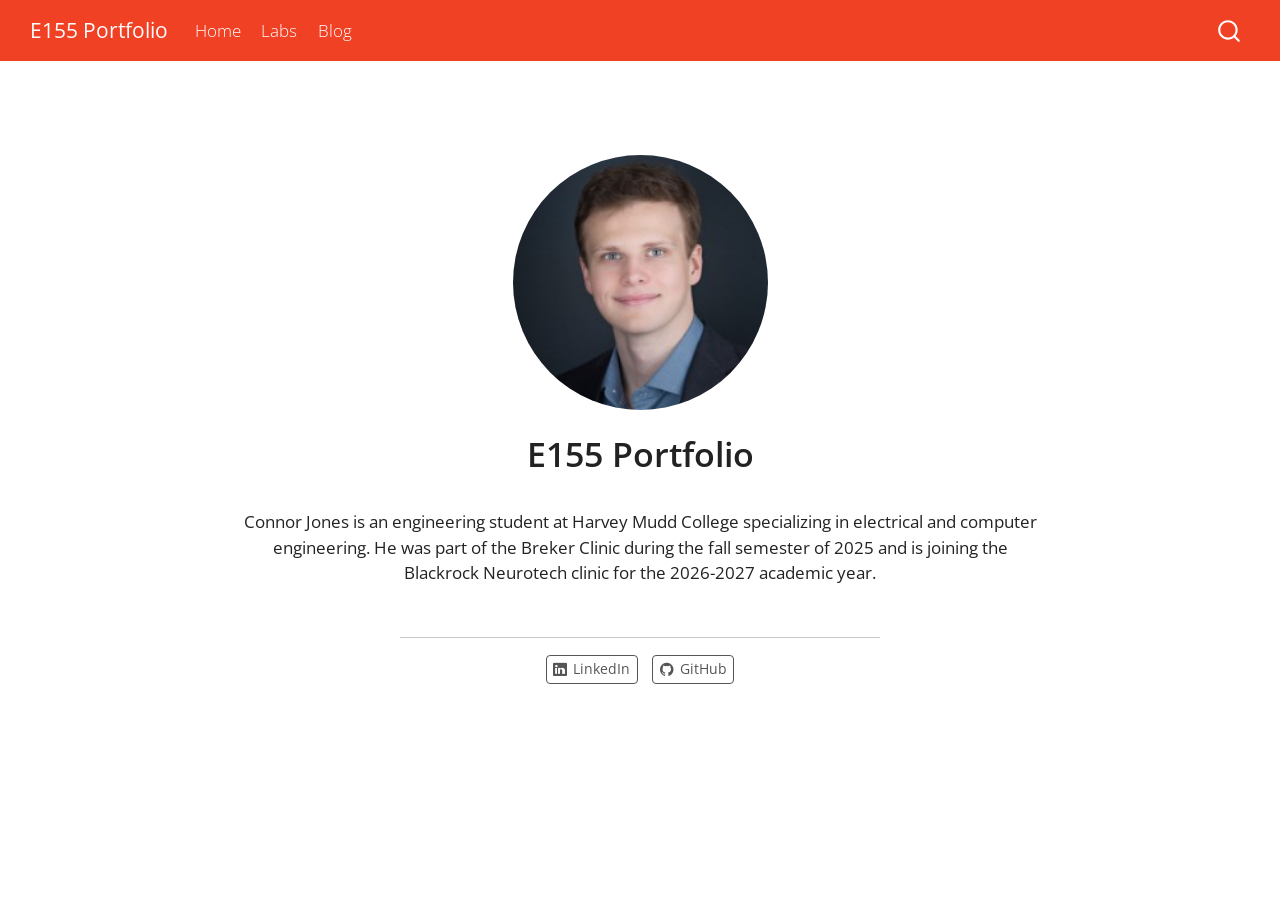
==== index.html @ 6f69f048 "Built site for gh-pages" ====
<!DOCTYPE html>
<html xmlns="http://www.w3.org/1999/xhtml" lang="en" xml:lang="en"><head>

<meta charset="utf-8">
<meta name="generator" content="quarto-1.10.18">

<meta name="viewport" content="width=device-width, initial-scale=1.0, user-scalable=yes">


<title>E155 Portfolio</title>
<style>
/* Default styles provided by pandoc.
** See https://pandoc.org/MANUAL.html#variables-for-html for config info.
*/
span.smallcaps{font-variant: small-caps;}
div.columns{display: flex; gap: 1.5em;}
div.column{flex: auto;}
@media screen {
div.columns{gap: min(4vw, 1.5em);}
div.column{overflow-x: auto;}
}
div.hanging-indent{margin-left: 1.5em; text-indent: -1.5em;}
ul.task-list{list-style: none;}
ul.task-list li input[type="checkbox"] {
  width: 0.8em;
  margin: 0 0.8em 0.2em -1em; /* quarto-specific, see https://github.com/quarto-dev/quarto-cli/issues/4556 */ 
  vertical-align: middle;
}
</style>


<script src="site_libs/quarto-nav/quarto-nav.js"></script>
<script src="site_libs/quarto-nav/headroom.min.js"></script>
<script src="site_libs/clipboard/clipboard.min.js"></script>
<script src="site_libs/quarto-search/autocomplete.umd.js"></script>
<script src="site_libs/quarto-search/fuse.min.js"></script>
<script src="site_libs/quarto-search/quarto-search.js"></script>
<meta name="quarto:offset" content="./">
<script src="site_libs/quarto-html/quarto.js" type="module"></script>
<script src="site_libs/quarto-html/tabsets/tabsets.js" type="module"></script>
<script src="site_libs/quarto-html/popper.min.js"></script>
<script src="site_libs/quarto-html/tippy.umd.min.js"></script>
<link href="site_libs/quarto-html/tippy.css" rel="stylesheet">
<link href="site_libs/quarto-html/quarto-syntax-highlighting-64a204ab8560d761af7679ceaba22944.css" rel="stylesheet" id="quarto-text-highlighting-styles">
<script src="site_libs/bootstrap/bootstrap.min.js"></script>
<link href="site_libs/bootstrap/bootstrap-icons.css" rel="stylesheet">
<link href="site_libs/bootstrap/bootstrap-2755563d35d8dc0c5ec07910cbce5107.min.css" rel="stylesheet" append-hash="true" id="quarto-bootstrap" data-mode="light">
<script id="quarto-search-options" type="application/json">{
  "location": "navbar",
  "copy-button": false,
  "collapse-after": 3,
  "panel-placement": "end",
  "type": "overlay",
  "limit": 50,
  "keyboard-shortcut": [
    "f",
    "/",
    "s"
  ],
  "show-item-context": false,
  "language": {
    "search-no-results-text": "No results",
    "search-matching-documents-text": "matching documents",
    "search-copy-link-title": "Copy link to search",
    "search-hide-matches-text": "Hide additional matches",
    "search-more-match-text": "more match in this document",
    "search-more-matches-text": "more matches in this document",
    "search-clear-button-title": "Clear",
    "search-text-placeholder": "",
    "search-detached-cancel-button-title": "Cancel",
    "search-submit-button-title": "Submit",
    "search-label": "Search"
  }
}</script>


<link rel="stylesheet" href="styles.css">
</head>

<body class="nav-fixed fullcontent quarto-light">

<div id="quarto-search-results"></div>
  <header id="quarto-header" class="headroom fixed-top">
    <nav class="navbar navbar-expand-lg " data-bs-theme="dark">
      <div class="navbar-container container-fluid">
      <div class="navbar-brand-container mx-auto">
    <a class="navbar-brand" href="./index.html">
    <span class="navbar-title">E155 Portfolio</span>
    </a>
  </div>
            <div id="quarto-search" class="" title="Search"></div>
          <button class="navbar-toggler" type="button" data-bs-toggle="collapse" data-bs-target="#navbarCollapse" aria-controls="navbarCollapse" role="menu" aria-expanded="false" aria-label="Toggle navigation" onclick="if (window.quartoToggleHeadroom) { window.quartoToggleHeadroom(); }">
  <span class="navbar-toggler-icon"></span>
</button>
          <div class="collapse navbar-collapse" id="navbarCollapse">
            <ul class="navbar-nav navbar-nav-scroll me-auto">
  <li class="nav-item">
    <a class="nav-link active" href="./index.html" aria-current="page"> 
<span class="menu-text">Home</span></a>
  </li>  
  <li class="nav-item">
    <a class="nav-link" href="./labs"> 
<span class="menu-text">Labs</span></a>
  </li>  
  <li class="nav-item">
    <a class="nav-link" href="./blog.html"> 
<span class="menu-text">Blog</span></a>
  </li>  
</ul>
          </div> <!-- /navcollapse -->
            <div class="quarto-navbar-tools">
</div>
      </div> <!-- /container-fluid -->
    </nav>
</header>
<!-- content -->
<div id="quarto-content" class="quarto-container page-columns page-rows-contents page-layout-article page-navbar">
<!-- sidebar -->
<!-- margin-sidebar -->
    
<!-- main -->
<div class="quarto-about-jolla">
  <img src="images/headshot.jpg" class="about-image
  round " style="height: 15em; width: 15em;">
 <header id="title-block-header" class="quarto-title-block default">
<div class="quarto-title">
<h1 class="title">E155 Portfolio</h1>
</div>
<div class="quarto-title-meta">
  </div>
</header><main class="content" id="quarto-document-content">
<p>Connor Jones is an engineering student at Harvey Mudd College specializing in electrical and computer engineering. He was part of the Breker Clinic during the fall semester of 2025 and is joining the Blackrock Neurotech clinic for the 2026-2027 academic year.</p>


</main> 
  <hr class="about-sep">
   <div class="about-links">
  <a href="https://www.linkedin.com/in/connor-jones-hmc/" class="about-link" rel="" target="">
    <i class="bi bi-linkedin"></i>
     <span class="about-link-text">LinkedIn</span>
  </a>
  <a href="https://github.com/conjoneshmc" class="about-link" rel="" target="">
    <i class="bi bi-github"></i>
     <span class="about-link-text">GitHub</span>
  </a>
</div>
</div>
 <!-- /main -->
<script id="quarto-html-after-body" type="application/javascript">
  window.document.addEventListener("DOMContentLoaded", function (event) {
    const isCodeAnnotation = (el) => {
      for (const clz of el.classList) {
        if (clz.startsWith('code-annotation-')) {                     
          return true;
        }
      }
      return false;
    }
    const onCopySuccess = function(e) {
      // button target
      const button = e.trigger;
      // don't keep focus
      button.blur();
      // flash "checked"
      button.classList.add('code-copy-button-checked');
      var currentTitle = button.getAttribute("title");
      button.setAttribute("title", "Copied!");
      let tooltip;
      if (window.bootstrap) {
        button.setAttribute("data-bs-toggle", "tooltip");
        button.setAttribute("data-bs-placement", "left");
        button.setAttribute("data-bs-title", "Copied!");
        tooltip = new bootstrap.Tooltip(button, 
          { trigger: "manual", 
            customClass: "code-copy-button-tooltip",
            offset: [0, -8]});
        tooltip.show();    
      }
      setTimeout(function() {
        if (tooltip) {
          tooltip.hide();
          button.removeAttribute("data-bs-title");
          button.removeAttribute("data-bs-toggle");
          button.removeAttribute("data-bs-placement");
        }
        button.setAttribute("title", currentTitle);
        button.classList.remove('code-copy-button-checked');
      }, 1000);
      // clear code selection
      e.clearSelection();
    }
    const getTextToCopy = function(trigger) {
      const outerScaffold = trigger.parentElement.cloneNode(true);
      const codeEl = outerScaffold.querySelector('code');
      for (const childEl of codeEl.children) {
        if (isCodeAnnotation(childEl)) {
          childEl.remove();
        }
      }
      return codeEl.innerText;
    }
    const clipboard = new window.ClipboardJS('.code-copy-button:not([data-in-quarto-modal])', {
      text: getTextToCopy
    });
    clipboard.on('success', onCopySuccess);
    if (window.document.getElementById('quarto-embedded-source-code-modal')) {
      const clipboardModal = new window.ClipboardJS('.code-copy-button[data-in-quarto-modal]', {
        text: getTextToCopy,
        container: window.document.getElementById('quarto-embedded-source-code-modal')
      });
      clipboardModal.on('success', onCopySuccess);
    }
      var localhostRegex = new RegExp(/^(?:http|https):\/\/localhost\:?[0-9]*\//);
      var mailtoRegex = new RegExp(/^mailto:/);
        var filterRegex = new RegExp("https:\/\/conjoneshmc\.github\.io\/e155-portfolio\/");
      var isInternal = (href) => {
          return filterRegex.test(href) || localhostRegex.test(href) || mailtoRegex.test(href);
      }
      // Inspect non-navigation links and adorn them if external
     var links = window.document.querySelectorAll('a[href]:not(.nav-link):not(.navbar-brand):not(.toc-action):not(.sidebar-link):not(.sidebar-item-toggle):not(.pagination-link):not(.no-external):not([aria-hidden]):not(.dropdown-item):not(.quarto-navigation-tool):not(.about-link)');
      for (var i=0; i<links.length; i++) {
        const link = links[i];
        if (!isInternal(link.href)) {
          // undo the damage that might have been done by quarto-nav.js in the case of
          // links that we want to consider external
          if (link.dataset.originalHref !== undefined) {
            link.href = link.dataset.originalHref;
          }
        }
      }
    function tippyHover(el, contentFn, onTriggerFn, onUntriggerFn) {
      const config = {
        allowHTML: true,
        maxWidth: 500,
        delay: 100,
        arrow: false,
        appendTo: function(el) {
            return el.parentElement;
        },
        interactive: true,
        interactiveBorder: 10,
        theme: 'quarto',
        placement: 'bottom-start',
      };
      if (contentFn) {
        config.content = contentFn;
      }
      if (onTriggerFn) {
        config.onTrigger = onTriggerFn;
      }
      if (onUntriggerFn) {
        config.onUntrigger = onUntriggerFn;
      }
      window.tippy(el, config); 
    }
    const noterefs = window.document.querySelectorAll('a[role="doc-noteref"]');
    for (var i=0; i<noterefs.length; i++) {
      const ref = noterefs[i];
      tippyHover(ref, function() {
        // use id or data attribute instead here
        let href = ref.getAttribute('data-footnote-href') || ref.getAttribute('href');
        try { href = new URL(href).hash; } catch {}
        const id = href.replace(/^#\/?/, "");
        const note = window.document.getElementById(id);
        if (note) {
          return note.innerHTML;
        } else {
          return "";
        }
      });
    }
    const xrefs = window.document.querySelectorAll('a.quarto-xref');
    const processXRef = (id, note) => {
      // Strip column container classes
      const stripColumnClz = (el) => {
        el.classList.remove("page-full", "page-columns");
        if (el.children) {
          for (const child of el.children) {
            stripColumnClz(child);
          }
        }
      }
      stripColumnClz(note)
      if (id === null || id.startsWith('sec-')) {
        // Special case sections, only their first couple elements
        const container = document.createElement("div");
        if (note.children && note.children.length > 2) {
          container.appendChild(note.children[0].cloneNode(true));
          for (let i = 1; i < note.children.length; i++) {
            const child = note.children[i];
            if (child.tagName === "P" && child.innerText === "") {
              continue;
            } else {
              container.appendChild(child.cloneNode(true));
              break;
            }
          }
          if (window.Quarto?.typesetMath) {
            window.Quarto.typesetMath(container);
          }
          return container.innerHTML
        } else {
          if (window.Quarto?.typesetMath) {
            window.Quarto.typesetMath(note);
          }
          return note.innerHTML;
        }
      } else {
        // Remove any anchor links if they are present
        const anchorLink = note.querySelector('a.anchorjs-link');
        if (anchorLink) {
          anchorLink.remove();
        }
        if (window.Quarto?.typesetMath) {
          window.Quarto.typesetMath(note);
        }
        if (note.classList.contains("callout")) {
          return note.outerHTML;
        } else {
          return note.innerHTML;
        }
      }
    }
    for (var i=0; i<xrefs.length; i++) {
      const xref = xrefs[i];
      tippyHover(xref, undefined, function(instance) {
        instance.disable();
        let url = xref.getAttribute('href');
        let hash = undefined; 
        if (url.startsWith('#')) {
          hash = url;
        } else {
          try { hash = new URL(url).hash; } catch {}
        }
        if (hash) {
          const id = hash.replace(/^#\/?/, "");
          const note = window.document.getElementById(id);
          if (note !== null) {
            try {
              const html = processXRef(id, note.cloneNode(true));
              instance.setContent(html);
            } finally {
              instance.enable();
              instance.show();
            }
          } else {
            // See if we can fetch this
            fetch(url.split('#')[0])
            .then(res => res.text())
            .then(html => {
              const parser = new DOMParser();
              const htmlDoc = parser.parseFromString(html, "text/html");
              const note = htmlDoc.getElementById(id);
              if (note !== null) {
                const html = processXRef(id, note);
                instance.setContent(html);
              } 
            }).finally(() => {
              instance.enable();
              instance.show();
            });
          }
        } else {
          // See if we can fetch a full url (with no hash to target)
          // This is a special case and we should probably do some content thinning / targeting
          fetch(url)
          .then(res => res.text())
          .then(html => {
            const parser = new DOMParser();
            const htmlDoc = parser.parseFromString(html, "text/html");
            const note = htmlDoc.querySelector('main.content');
            if (note !== null) {
              // This should only happen for chapter cross references
              // (since there is no id in the URL)
              // remove the first header
              if (note.children.length > 0 && note.children[0].tagName === "HEADER") {
                note.children[0].remove();
              }
              const html = processXRef(null, note);
              instance.setContent(html);
            } 
          }).finally(() => {
            instance.enable();
            instance.show();
          });
        }
      }, function(instance) {
      });
    }
        let selectedAnnoteEl;
        const selectorForAnnotation = ( cell, annotation) => {
          let cellAttr = 'data-code-cell="' + cell + '"';
          let lineAttr = 'data-code-annotation="' +  annotation + '"';
          const selector = 'span[' + cellAttr + '][' + lineAttr + ']';
          return selector;
        }
        const selectCodeLines = (annoteEl) => {
          const doc = window.document;
          const targetCell = annoteEl.getAttribute("data-target-cell");
          const targetAnnotation = annoteEl.getAttribute("data-target-annotation");
          const annoteSpan = window.document.querySelector(selectorForAnnotation(targetCell, targetAnnotation));
          const lines = annoteSpan.getAttribute("data-code-lines").split(",");
          const lineIds = lines.map((line) => {
            return targetCell + "-" + line;
          })
          let top = null;
          let height = null;
          let parent = null;
          if (lineIds.length > 0) {
              //compute the position of the single el (top and bottom and make a div)
              const el = window.document.getElementById(lineIds[0]);
              top = el.offsetTop;
              height = el.offsetHeight;
              parent = el.parentElement.parentElement;
            if (lineIds.length > 1) {
              const lastEl = window.document.getElementById(lineIds[lineIds.length - 1]);
              const bottom = lastEl.offsetTop + lastEl.offsetHeight;
              height = bottom - top;
            }
            if (top !== null && height !== null && parent !== null) {
              // cook up a div (if necessary) and position it 
              let div = window.document.getElementById("code-annotation-line-highlight");
              if (div === null) {
                div = window.document.createElement("div");
                div.setAttribute("id", "code-annotation-line-highlight");
                div.style.position = 'absolute';
                parent.appendChild(div);
              }
              div.style.top = top - 2 + "px";
              div.style.height = height + 4 + "px";
              div.style.left = 0;
              let gutterDiv = window.document.getElementById("code-annotation-line-highlight-gutter");
              if (gutterDiv === null) {
                gutterDiv = window.document.createElement("div");
                gutterDiv.setAttribute("id", "code-annotation-line-highlight-gutter");
                gutterDiv.style.position = 'absolute';
                const codeCell = window.document.getElementById(targetCell);
                const gutter = codeCell.querySelector('.code-annotation-gutter');
                gutter.appendChild(gutterDiv);
              }
              gutterDiv.style.top = top - 2 + "px";
              gutterDiv.style.height = height + 4 + "px";
            }
            selectedAnnoteEl = annoteEl;
          }
        };
        const unselectCodeLines = () => {
          const elementsIds = ["code-annotation-line-highlight", "code-annotation-line-highlight-gutter"];
          elementsIds.forEach((elId) => {
            const div = window.document.getElementById(elId);
            if (div) {
              div.remove();
            }
          });
          selectedAnnoteEl = undefined;
        };
          // Handle positioning of the toggle
      window.addEventListener(
        "resize",
        throttle(() => {
          elRect = undefined;
          if (selectedAnnoteEl) {
            selectCodeLines(selectedAnnoteEl);
          }
        }, 10)
      );
      function throttle(fn, ms) {
      let throttle = false;
      let timer;
        return (...args) => {
          if(!throttle) { // first call gets through
              fn.apply(this, args);
              throttle = true;
          } else { // all the others get throttled
              if(timer) clearTimeout(timer); // cancel #2
              timer = setTimeout(() => {
                fn.apply(this, args);
                timer = throttle = false;
              }, ms);
          }
        };
      }
        // Attach click handler to the DT
        const annoteDls = window.document.querySelectorAll('dt[data-target-cell]');
        for (const annoteDlNode of annoteDls) {
          annoteDlNode.addEventListener('click', (event) => {
            const clickedEl = event.target;
            if (clickedEl !== selectedAnnoteEl) {
              unselectCodeLines();
              const activeEl = window.document.querySelector('dt[data-target-cell].code-annotation-active');
              if (activeEl) {
                activeEl.classList.remove('code-annotation-active');
              }
              selectCodeLines(clickedEl);
              clickedEl.classList.add('code-annotation-active');
            } else {
              // Unselect the line
              unselectCodeLines();
              clickedEl.classList.remove('code-annotation-active');
            }
          });
        }
    const findCites = (el) => {
      const parentEl = el.parentElement;
      if (parentEl) {
        const cites = parentEl.dataset.cites;
        if (cites) {
          return {
            el,
            cites: cites.split(' ')
          };
        } else {
          return findCites(el.parentElement)
        }
      } else {
        return undefined;
      }
    };
    var bibliorefs = window.document.querySelectorAll('a[role="doc-biblioref"]');
    for (var i=0; i<bibliorefs.length; i++) {
      const ref = bibliorefs[i];
      const citeInfo = findCites(ref);
      if (citeInfo) {
        tippyHover(citeInfo.el, function() {
          var popup = window.document.createElement('div');
          citeInfo.cites.forEach(function(cite) {
            var citeDiv = window.document.createElement('div');
            citeDiv.classList.add('hanging-indent');
            citeDiv.classList.add('csl-entry');
            var biblioDiv = window.document.getElementById('ref-' + cite);
            if (biblioDiv) {
              citeDiv.innerHTML = biblioDiv.innerHTML;
            }
            popup.appendChild(citeDiv);
          });
          return popup.innerHTML;
        });
      }
    }
  });
  </script>
</div> <!-- /content -->




</body></html>
---- site_libs/quarto-html/tippy.css ----
.tippy-box[data-animation=fade][data-state=hidden]{opacity:0}[data-tippy-root]{max-width:calc(100vw - 10px)}.tippy-box{position:relative;background-color:#333;color:#fff;border-radius:4px;font-size:14px;line-height:1.4;white-space:normal;outline:0;transition-property:transform,visibility,opacity}.tippy-box[data-placement^=top]>.tippy-arrow{bottom:0}.tippy-box[data-placement^=top]>.tippy-arrow:before{bottom:-7px;left:0;border-width:8px 8px 0;border-top-color:initial;transform-origin:center top}.tippy-box[data-placement^=bottom]>.tippy-arrow{top:0}.tippy-box[data-placement^=bottom]>.tippy-arrow:before{top:-7px;left:0;border-width:0 8px 8px;border-bottom-color:initial;transform-origin:center bottom}.tippy-box[data-placement^=left]>.tippy-arrow{right:0}.tippy-box[data-placement^=left]>.tippy-arrow:before{border-width:8px 0 8px 8px;border-left-color:initial;right:-7px;transform-origin:center left}.tippy-box[data-placement^=right]>.tippy-arrow{left:0}.tippy-box[data-placement^=right]>.tippy-arrow:before{left:-7px;border-width:8px 8px 8px 0;border-right-color:initial;transform-origin:center right}.tippy-box[data-inertia][data-state=visible]{transition-timing-function:cubic-bezier(.54,1.5,.38,1.11)}.tippy-arrow{width:16px;height:16px;color:#333}.tippy-arrow:before{content:"";position:absolute;border-color:transparent;border-style:solid}.tippy-content{position:relative;padding:5px 9px;z-index:1}
---- site_libs/quarto-html/quarto-syntax-highlighting-64a204ab8560d761af7679ceaba22944.css ----
/* quarto syntax highlight colors */
:root {
  --quarto-hl-ot-color: #003B4F;
  --quarto-hl-at-color: #657422;
  --quarto-hl-ss-color: #20794D;
  --quarto-hl-an-color: #5E5E5E;
  --quarto-hl-fu-color: #4758AB;
  --quarto-hl-st-color: #20794D;
  --quarto-hl-cf-color: #003B4F;
  --quarto-hl-op-color: #5E5E5E;
  --quarto-hl-er-color: #AD0000;
  --quarto-hl-bn-color: #AD0000;
  --quarto-hl-al-color: #AD0000;
  --quarto-hl-va-color: #111111;
  --quarto-hl-bu-color: inherit;
  --quarto-hl-ex-color: inherit;
  --quarto-hl-pp-color: #AD0000;
  --quarto-hl-in-color: #5E5E5E;
  --quarto-hl-vs-color: #20794D;
  --quarto-hl-wa-color: #5E5E5E;
  --quarto-hl-do-color: #5E5E5E;
  --quarto-hl-im-color: #00769E;
  --quarto-hl-ch-color: #20794D;
  --quarto-hl-dt-color: #AD0000;
  --quarto-hl-fl-color: #AD0000;
  --quarto-hl-co-color: #5E5E5E;
  --quarto-hl-cv-color: #5E5E5E;
  --quarto-hl-cn-color: #8f5902;
  --quarto-hl-sc-color: #5E5E5E;
  --quarto-hl-dv-color: #AD0000;
  --quarto-hl-kw-color: #003B4F;
}

/* other quarto variables */
:root {
  --quarto-font-monospace: SFMono-Regular, Menlo, Monaco, Consolas, "Liberation Mono", "Courier New", monospace;
}

/* syntax highlight based on Pandoc's rules */
pre > code.sourceCode > span {
  color: #003B4F;
}

code.sourceCode > span {
  color: #003B4F;
}

div.sourceCode,
div.sourceCode pre.sourceCode {
  color: #003B4F;
}

/* Normal */
code span {
  color: #003B4F;
}

/* Alert */
code span.al {
  color: #AD0000;
  font-style: inherit;
}

/* Annotation */
code span.an {
  color: #5E5E5E;
  font-style: inherit;
}

/* Attribute */
code span.at {
  color: #657422;
  font-style: inherit;
}

/* BaseN */
code span.bn {
  color: #AD0000;
  font-style: inherit;
}

/* BuiltIn */
code span.bu {
  font-style: inherit;
}

/* ControlFlow */
code span.cf {
  color: #003B4F;
  font-weight: bold;
  font-style: inherit;
}

/* Char */
code span.ch {
  color: #20794D;
  font-style: inherit;
}

/* Constant */
code span.cn {
  color: #8f5902;
  font-style: inherit;
}

/* Comment */
code span.co {
  color: #5E5E5E;
  font-style: inherit;
}

/* CommentVar */
code span.cv {
  color: #5E5E5E;
  font-style: italic;
}

/* Documentation */
code span.do {
  color: #5E5E5E;
  font-style: italic;
}

/* DataType */
code span.dt {
  color: #AD0000;
  font-style: inherit;
}

/* DecVal */
code span.dv {
  color: #AD0000;
  font-style: inherit;
}

/* Error */
code span.er {
  color: #AD0000;
  font-style: inherit;
}

/* Extension */
code span.ex {
  font-style: inherit;
}

/* Float */
code span.fl {
  color: #AD0000;
  font-style: inherit;
}

/* Function */
code span.fu {
  color: #4758AB;
  font-style: inherit;
}

/* Import */
code span.im {
  color: #00769E;
  font-style: inherit;
}

/* Information */
code span.in {
  color: #5E5E5E;
  font-style: inherit;
}

/* Keyword */
code span.kw {
  color: #003B4F;
  font-weight: bold;
  font-style: inherit;
}

/* Operator */
code span.op {
  color: #5E5E5E;
  font-style: inherit;
}

/* Other */
code span.ot {
  color: #003B4F;
  font-style: inherit;
}

/* Preprocessor */
code span.pp {
  color: #AD0000;
  font-style: inherit;
}

/* SpecialChar */
code span.sc {
  color: #5E5E5E;
  font-style: inherit;
}

/* SpecialString */
code span.ss {
  color: #20794D;
  font-style: inherit;
}

/* String */
code span.st {
  color: #20794D;
  font-style: inherit;
}

/* Variable */
code span.va {
  color: #111111;
  font-style: inherit;
}

/* VerbatimString */
code span.vs {
  color: #20794D;
  font-style: inherit;
}

/* Warning */
code span.wa {
  color: #5E5E5E;
  font-style: italic;
}

.prevent-inlining {
  content: "</";
}

/*# sourceMappingURL=9d8d5bb603a83b8298b89080a598c93b.css.map */
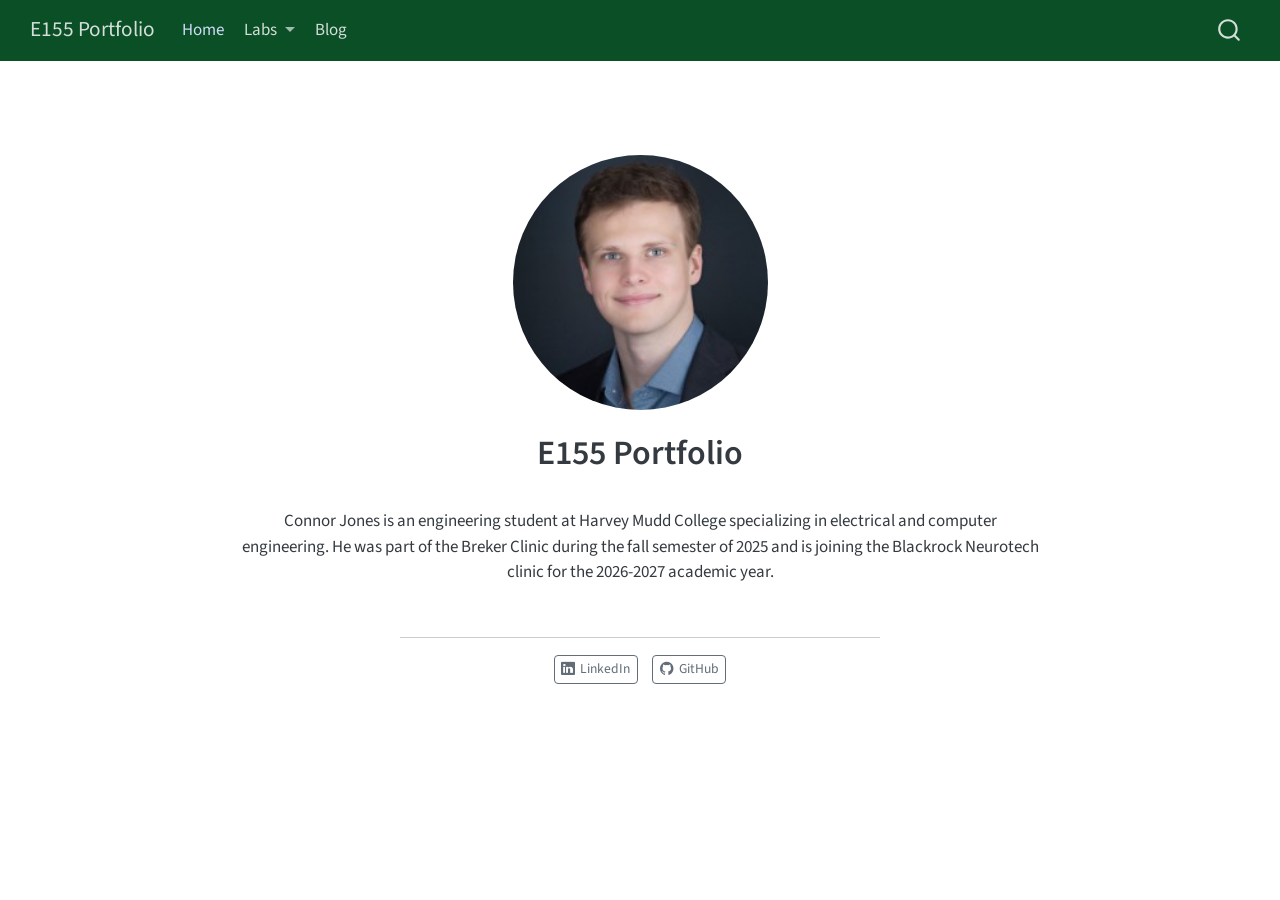
==== commit 1a56a31f: "Built site for gh-pages" ====
--- a/index.html
+++ b/index.html
@@ -41,10 +41,10 @@
 <script src="site_libs/quarto-html/popper.min.js"></script>
 <script src="site_libs/quarto-html/tippy.umd.min.js"></script>
 <link href="site_libs/quarto-html/tippy.css" rel="stylesheet">
-<link href="site_libs/quarto-html/quarto-syntax-highlighting-64a204ab8560d761af7679ceaba22944.css" rel="stylesheet" id="quarto-text-highlighting-styles">
+<link href="site_libs/quarto-html/quarto-syntax-highlighting-cec5fe2bcc5b78801866de12c7617f02.css" rel="stylesheet" id="quarto-text-highlighting-styles">
 <script src="site_libs/bootstrap/bootstrap.min.js"></script>
 <link href="site_libs/bootstrap/bootstrap-icons.css" rel="stylesheet">
-<link href="site_libs/bootstrap/bootstrap-2755563d35d8dc0c5ec07910cbce5107.min.css" rel="stylesheet" append-hash="true" id="quarto-bootstrap" data-mode="light">
+<link href="site_libs/bootstrap/bootstrap-87bffa701a79ed8ec71ae3e9b147f3fa.min.css" rel="stylesheet" append-hash="true" id="quarto-bootstrap" data-mode="light">
 <script id="quarto-search-options" type="application/json">{
   "location": "navbar",
   "copy-button": false,
@@ -74,7 +74,6 @@
 }</script>
 
 
-<link rel="stylesheet" href="styles.css">
 </head>
 
 <body class="nav-fixed fullcontent quarto-light">
@@ -98,10 +97,25 @@
     <a class="nav-link active" href="./index.html" aria-current="page"> 
 <span class="menu-text">Home</span></a>
   </li>  
-  <li class="nav-item">
-    <a class="nav-link" href="./labs"> 
-<span class="menu-text">Labs</span></a>
+  <li class="nav-item dropdown ">
+    <a class="nav-link dropdown-toggle" href="#" id="nav-menu-labs" role="link" data-bs-toggle="dropdown" aria-expanded="false">
+ <span class="menu-text">Labs</span>
+    </a>
+    <ul class="dropdown-menu" aria-labelledby="nav-menu-labs">    
+        <li>
+    <a class="dropdown-item" href="./labs/index.html">
+ <span class="dropdown-text">Overview</span></a>
   </li>  
+        <li>
+    <a class="dropdown-item" href="./labs/lab-1/index.html">
+ <span class="dropdown-text">Lab 1</span></a>
+  </li>  
+        <li>
+    <a class="dropdown-item" href="./labs/lab-2/index.html">
+ <span class="dropdown-text">Lab 2</span></a>
+  </li>  
+    </ul>
+  </li>
   <li class="nav-item">
     <a class="nav-link" href="./blog.html"> 
 <span class="menu-text">Blog</span></a>
--- a/site_libs/quarto-html/quarto-syntax-highlighting-cec5fe2bcc5b78801866de12c7617f02.css
+++ b/site_libs/quarto-html/quarto-syntax-highlighting-cec5fe2bcc5b78801866de12c7617f02.css
@@ -0,0 +1,236 @@
+/* quarto syntax highlight colors */
+:root {
+  --quarto-hl-ot-color: #003B4F;
+  --quarto-hl-at-color: #657422;
+  --quarto-hl-ss-color: #20794D;
+  --quarto-hl-an-color: #5E5E5E;
+  --quarto-hl-fu-color: #4758AB;
+  --quarto-hl-st-color: #20794D;
+  --quarto-hl-cf-color: #003B4F;
+  --quarto-hl-op-color: #5E5E5E;
+  --quarto-hl-er-color: #AD0000;
+  --quarto-hl-bn-color: #AD0000;
+  --quarto-hl-al-color: #AD0000;
+  --quarto-hl-va-color: #111111;
+  --quarto-hl-bu-color: inherit;
+  --quarto-hl-ex-color: inherit;
+  --quarto-hl-pp-color: #AD0000;
+  --quarto-hl-in-color: #5E5E5E;
+  --quarto-hl-vs-color: #20794D;
+  --quarto-hl-wa-color: #5E5E5E;
+  --quarto-hl-do-color: #5E5E5E;
+  --quarto-hl-im-color: #00769E;
+  --quarto-hl-ch-color: #20794D;
+  --quarto-hl-dt-color: #AD0000;
+  --quarto-hl-fl-color: #AD0000;
+  --quarto-hl-co-color: #5E5E5E;
+  --quarto-hl-cv-color: #5E5E5E;
+  --quarto-hl-cn-color: #8f5902;
+  --quarto-hl-sc-color: #5E5E5E;
+  --quarto-hl-dv-color: #AD0000;
+  --quarto-hl-kw-color: #003B4F;
+}
+
+/* other quarto variables */
+:root {
+  --quarto-font-monospace: "Google Sans Code", monospace;
+}
+
+/* syntax highlight based on Pandoc's rules */
+pre > code.sourceCode > span {
+  color: #003B4F;
+}
+
+code.sourceCode > span {
+  color: #003B4F;
+}
+
+div.sourceCode,
+div.sourceCode pre.sourceCode {
+  color: #003B4F;
+}
+
+/* Normal */
+code span {
+  color: #003B4F;
+}
+
+/* Alert */
+code span.al {
+  color: #AD0000;
+  font-style: inherit;
+}
+
+/* Annotation */
+code span.an {
+  color: #5E5E5E;
+  font-style: inherit;
+}
+
+/* Attribute */
+code span.at {
+  color: #657422;
+  font-style: inherit;
+}
+
+/* BaseN */
+code span.bn {
+  color: #AD0000;
+  font-style: inherit;
+}
+
+/* BuiltIn */
+code span.bu {
+  font-style: inherit;
+}
+
+/* ControlFlow */
+code span.cf {
+  color: #003B4F;
+  font-weight: bold;
+  font-style: inherit;
+}
+
+/* Char */
+code span.ch {
+  color: #20794D;
+  font-style: inherit;
+}
+
+/* Constant */
+code span.cn {
+  color: #8f5902;
+  font-style: inherit;
+}
+
+/* Comment */
+code span.co {
+  color: #5E5E5E;
+  font-style: inherit;
+}
+
+/* CommentVar */
+code span.cv {
+  color: #5E5E5E;
+  font-style: italic;
+}
+
+/* Documentation */
+code span.do {
+  color: #5E5E5E;
+  font-style: italic;
+}
+
+/* DataType */
+code span.dt {
+  color: #AD0000;
+  font-style: inherit;
+}
+
+/* DecVal */
+code span.dv {
+  color: #AD0000;
+  font-style: inherit;
+}
+
+/* Error */
+code span.er {
+  color: #AD0000;
+  font-style: inherit;
+}
+
+/* Extension */
+code span.ex {
+  font-style: inherit;
+}
+
+/* Float */
+code span.fl {
+  color: #AD0000;
+  font-style: inherit;
+}
+
+/* Function */
+code span.fu {
+  color: #4758AB;
+  font-style: inherit;
+}
+
+/* Import */
+code span.im {
+  color: #00769E;
+  font-style: inherit;
+}
+
+/* Information */
+code span.in {
+  color: #5E5E5E;
+  font-style: inherit;
+}
+
+/* Keyword */
+code span.kw {
+  color: #003B4F;
+  font-weight: bold;
+  font-style: inherit;
+}
+
+/* Operator */
+code span.op {
+  color: #5E5E5E;
+  font-style: inherit;
+}
+
+/* Other */
+code span.ot {
+  color: #003B4F;
+  font-style: inherit;
+}
+
+/* Preprocessor */
+code span.pp {
+  color: #AD0000;
+  font-style: inherit;
+}
+
+/* SpecialChar */
+code span.sc {
+  color: #5E5E5E;
+  font-style: inherit;
+}
+
+/* SpecialString */
+code span.ss {
+  color: #20794D;
+  font-style: inherit;
+}
+
+/* String */
+code span.st {
+  color: #20794D;
+  font-style: inherit;
+}
+
+/* Variable */
+code span.va {
+  color: #111111;
+  font-style: inherit;
+}
+
+/* VerbatimString */
+code span.vs {
+  color: #20794D;
+  font-style: inherit;
+}
+
+/* Warning */
+code span.wa {
+  color: #5E5E5E;
+  font-style: italic;
+}
+
+.prevent-inlining {
+  content: "</";
+}
+
+/*# sourceMappingURL=7bce136fbe6566553857761546c88fbd.css.map */
